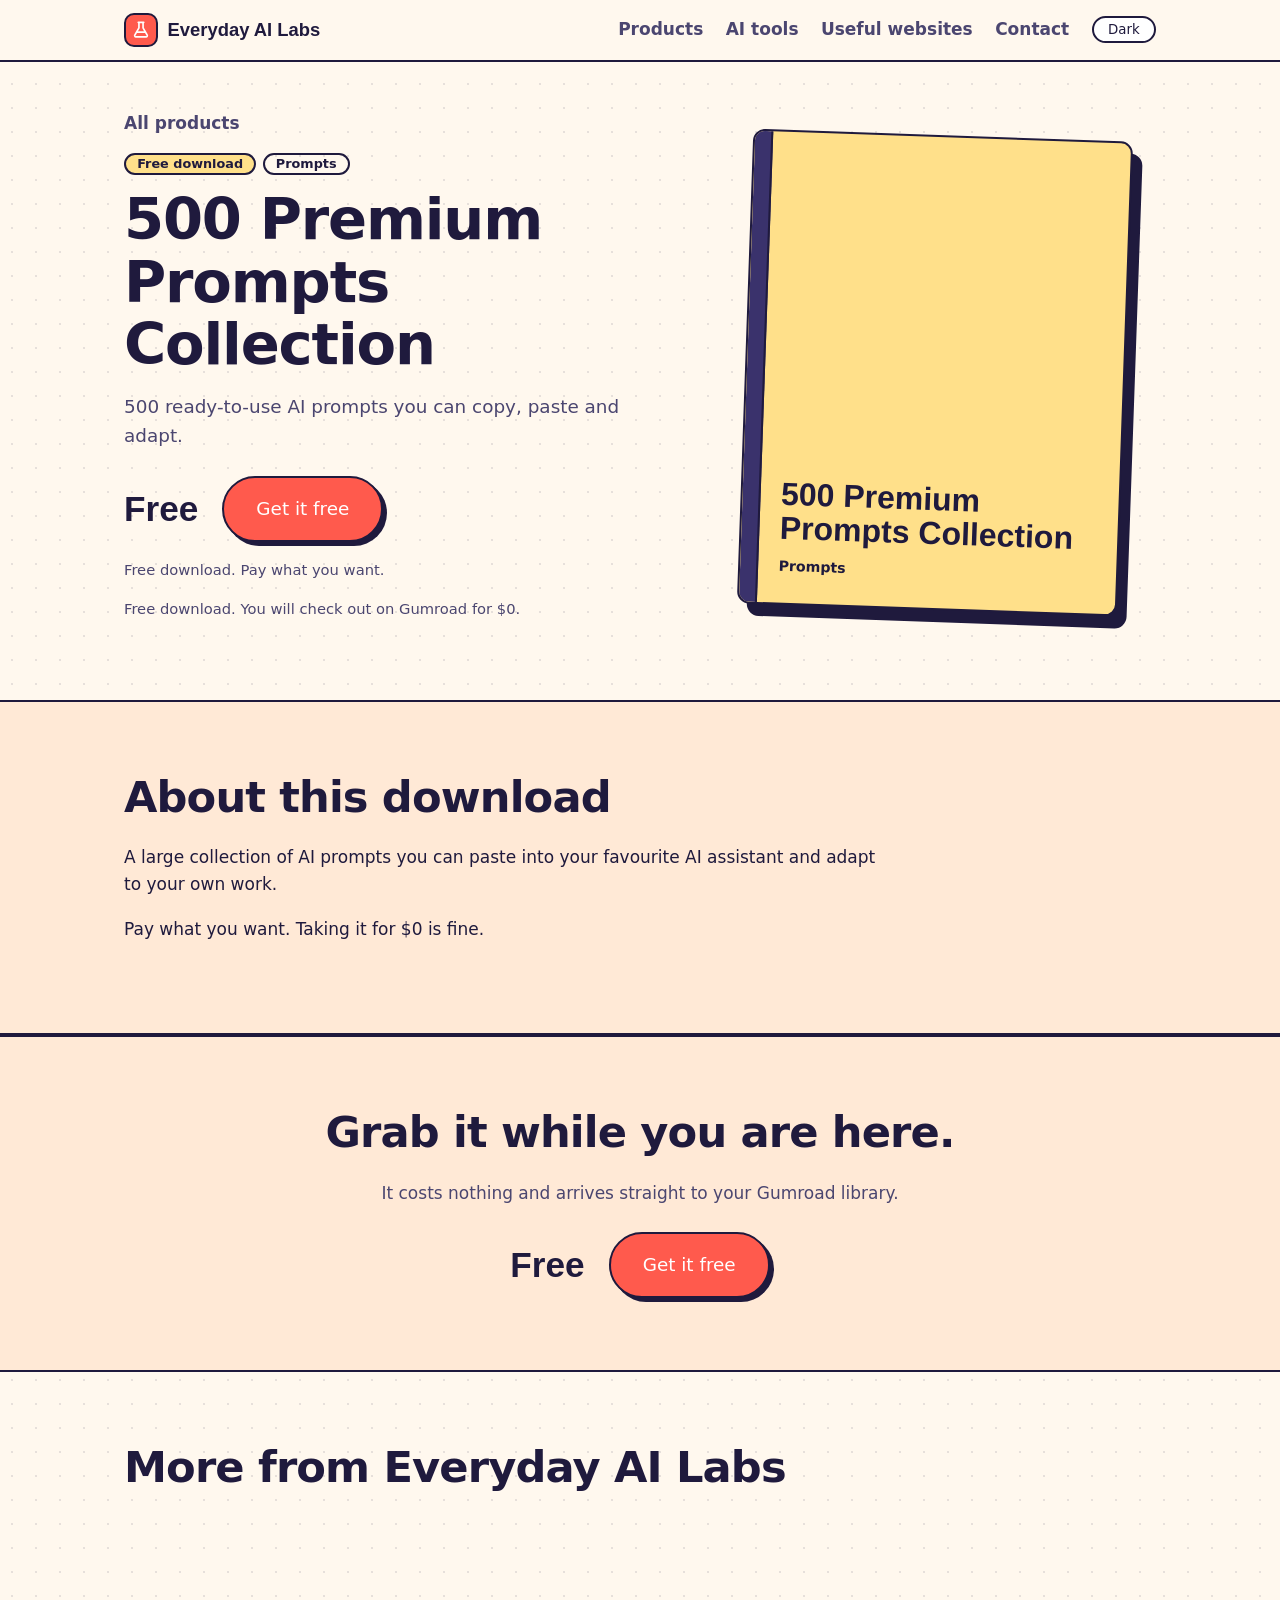
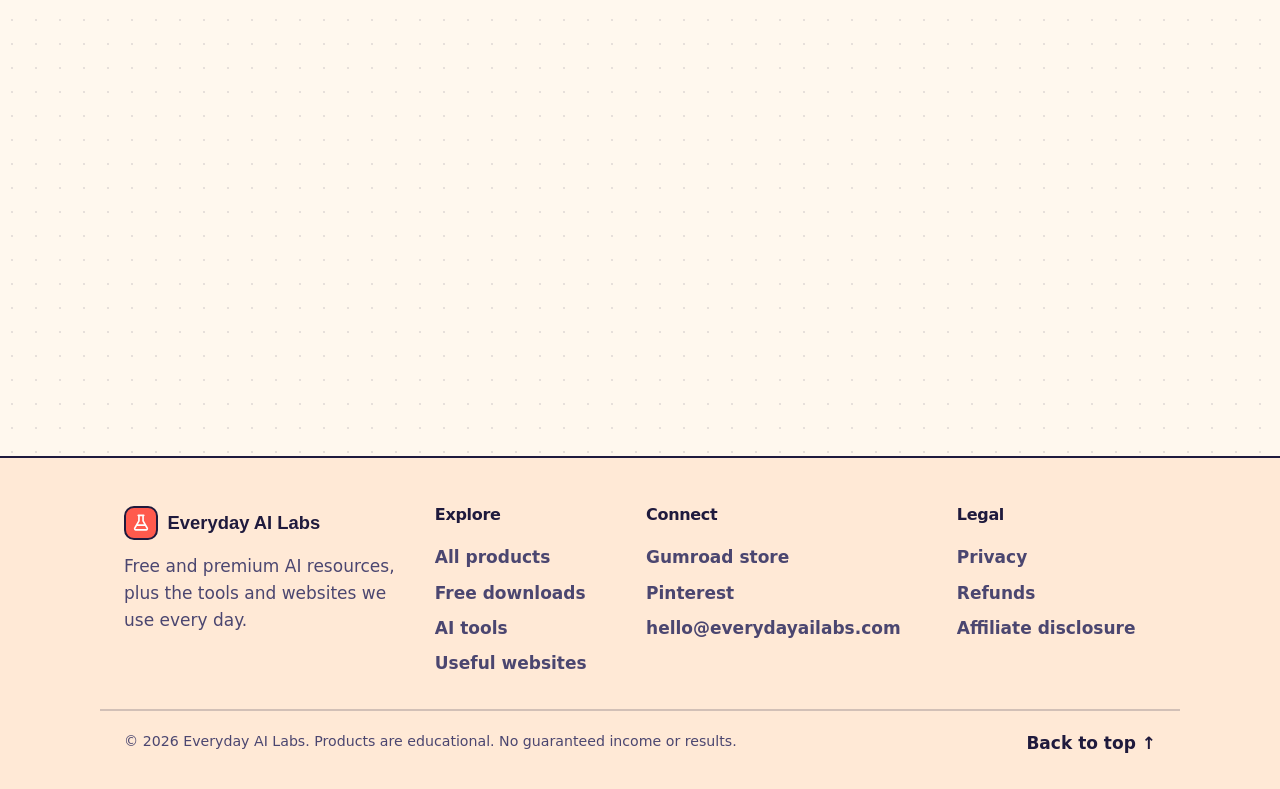
==== p/500-premium-prompts-collection/index.html @ 08c6172c "Initial commit" ====
<!DOCTYPE html>
<html lang="en">
<head>
<meta charset="utf-8">
<base href="../../">
<meta name="eal-id" content="500-premium-prompts-collection">
<link rel="canonical" href="https://YOUR-USERNAME.github.io/everyday-ai-labs/p/500-premium-prompts-collection/">
<meta property="og:url" content="https://YOUR-USERNAME.github.io/everyday-ai-labs/p/500-premium-prompts-collection/">
<meta name="twitter:card" content="summary">
<script type="application/ld+json">{"@context": "https://schema.org", "@type": "Product", "name": "500 Premium Prompts Collection", "description": "500 ready-to-use AI prompts you can copy, paste and adapt.", "brand": {"@type": "Brand", "name": "Everyday AI Labs"}, "offers": {"@type": "Offer", "price": "0", "priceCurrency": "USD", "url": "https://YOUR-USERNAME.github.io/everyday-ai-labs/p/500-premium-prompts-collection/", "availability": "https://schema.org/InStock"}}</script>

<meta name="viewport" content="width=device-width, initial-scale=1">
<meta http-equiv="Content-Security-Policy" content="default-src 'self'; script-src 'self' 'sha256-ybNLbe/9GzhVc0BTuHMyFHu0OSRUWJXOq0GoU9lqQYk='; style-src 'self' https://fonts.googleapis.com; font-src https://fonts.gstatic.com; img-src 'self' https: data:; connect-src 'self'; object-src 'none'; base-uri 'self'; form-action 'none'">
<title>500 Premium Prompts Collection | Everyday AI Labs</title>
<meta name="description" content="500 ready-to-use AI prompts you can copy, paste and adapt.">
<meta property="og:title" content="500 Premium Prompts Collection | Everyday AI Labs">
<meta property="og:description" content="500 ready-to-use AI prompts you can copy, paste and adapt.">
<meta property="og:type" content="website">
<meta name="theme-color" content="#FF5A4D">
<link rel="icon" href="data:image/svg+xml,%3Csvg%20xmlns%3D%27http%3A//www.w3.org/2000/svg%27%20viewBox%3D%270%200%2032%2032%27%3E%3Crect%20width%3D%2732%27%20height%3D%2732%27%20rx%3D%278%27%20fill%3D%27%23FF5A4D%27/%3E%3Cpath%20fill%3D%22none%22%20stroke%3D%22white%22%20stroke-width%3D%222.4%22%20stroke-linecap%3D%22round%22%20stroke-linejoin%3D%22round%22%20d%3D%22M12%205h8M13%205v8l-5.5%209.5A2%202%200%200%200%209.2%2026h13.6a2%202%200%200%200%201.7-3.5L19%2013V5%22/%3E%3Cpath%20fill%3D%22none%22%20stroke%3D%22white%22%20stroke-width%3D%222.4%22%20stroke-linecap%3D%22round%22%20stroke-linejoin%3D%22round%22%20d%3D%22M10.5%2019h11%22/%3E%3C/svg%3E">
<link rel="preconnect" href="https://fonts.googleapis.com">
<link rel="preconnect" href="https://fonts.gstatic.com" crossorigin>
<link href="https://fonts.googleapis.com/css2?family=Bricolage+Grotesque:opsz,wght@12..96,700;12..96,800&display=swap" rel="stylesheet">
<script>try{var t=localStorage.getItem("eal_theme");if(t)document.documentElement.dataset.theme=t}catch(e){}document.documentElement.classList.add("js")</script>
<link rel="stylesheet" href="assets/css/styles.css">
</head>
<body id="top">
<header class="bar"><div class="bar-in">
  <a class="logo" href="index.html"><span class="mono"><svg viewBox="0 0 32 32" fill="none" stroke="#fff" stroke-width="2.4" stroke-linecap="round" stroke-linejoin="round" aria-hidden="true"><path d="M12 5h8M13 5v8l-5.5 9.5A2 2 0 0 0 9.2 26h13.6a2 2 0 0 0 1.7-3.5L19 13V5"/><path d="M10.5 19h11"/></svg></span>Everyday AI Labs</a>
  <nav><a href="index.html#products">Products</a><a href="index.html#tools">AI tools</a><a href="index.html#sites">Useful websites</a><a href="index.html#contact">Contact</a></nav>
</div></header>

<main id="page"><div class="wrap"><h1>500 Premium Prompts Collection</h1><p>500 ready-to-use AI prompts you can copy, paste and adapt.</p><noscript><p>Please enable JavaScript to see the full details.</p></noscript></div></main>
<footer id="contact" class="foot">
  <div class="wrap foot-grid">
    <div class="foot-brand">
      <a class="logo" href="index.html"><span class="mono"><svg viewBox="0 0 32 32" fill="none" stroke="#fff" stroke-width="2.4" stroke-linecap="round" stroke-linejoin="round" aria-hidden="true"><path d="M12 5h8M13 5v8l-5.5 9.5A2 2 0 0 0 9.2 26h13.6a2 2 0 0 0 1.7-3.5L19 13V5"/><path d="M10.5 19h11"/></svg></span>Everyday AI Labs</a>
      <p>Free and premium AI resources, plus the tools and websites we use every day.</p>
    </div>
    <nav aria-label="Explore"><h3>Explore</h3>
      <a href="products.html">All products</a><a href="products.html">Free downloads</a><a href="tools.html">AI tools</a><a href="websites.html">Useful websites</a>
    </nav>
    <nav aria-label="Follow and contact"><h3>Connect</h3>
      <a href="https://everydayailabs.gumroad.com/" target="_blank" rel="noopener noreferrer">Gumroad store</a><a href="https://in.pinterest.com/everydayailab/" target="_blank" rel="noopener noreferrer">Pinterest</a><a href="mailto:hello@everydayailabs.com">hello@everydayailabs.com</a>
    </nav>
    <nav aria-label="Legal"><h3>Legal</h3>
      <a href="legal.html">Privacy</a><a href="legal.html#refunds">Refunds</a><a href="legal.html#disclosure">Affiliate disclosure</a>
    </nav>
  </div>
  <div class="wrap foot-base">
    <small>&copy; <span data-yr></span> Everyday AI Labs. Products are educational. No guaranteed income or results.</small>
    <a href="#top">Back to top &uarr;</a>
  </div>
</footer>
<script src="assets/js/common.js"></script>
<script src="assets/js/product.js"></script>
</body>
</html>
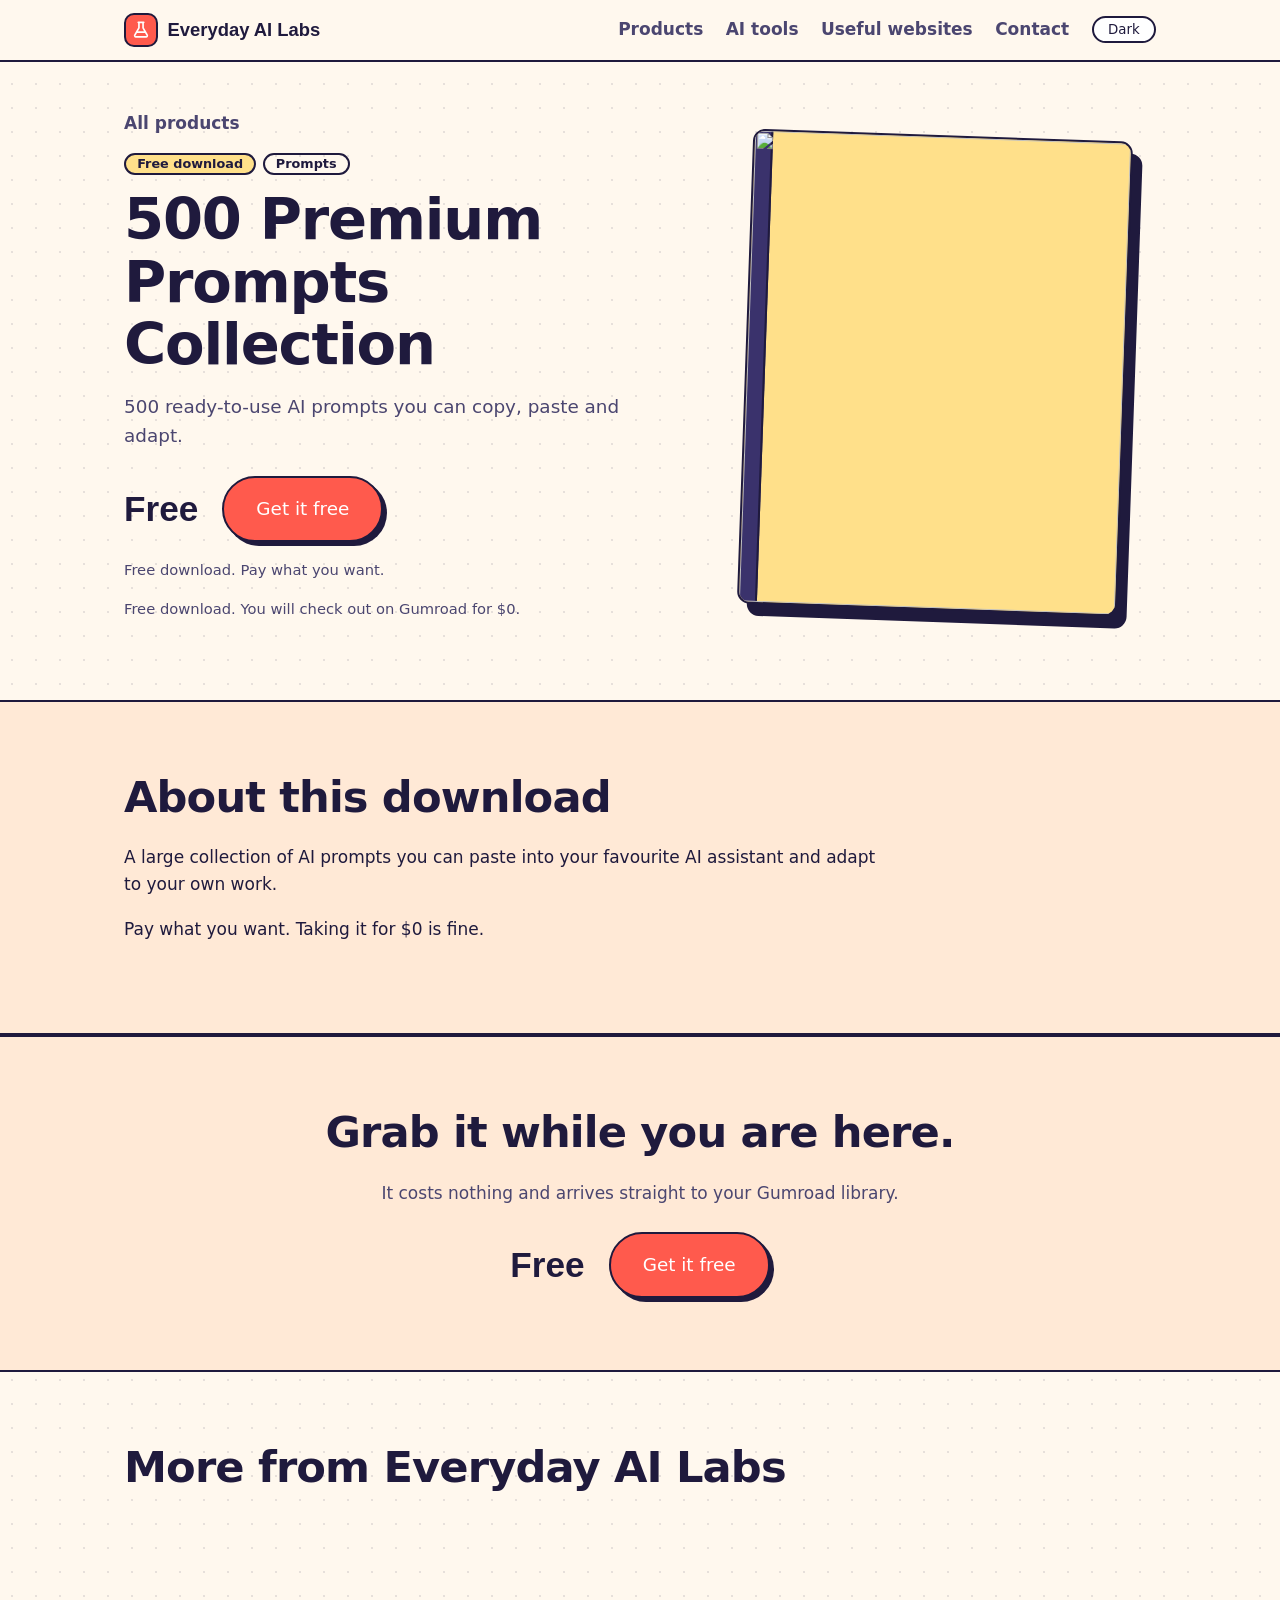
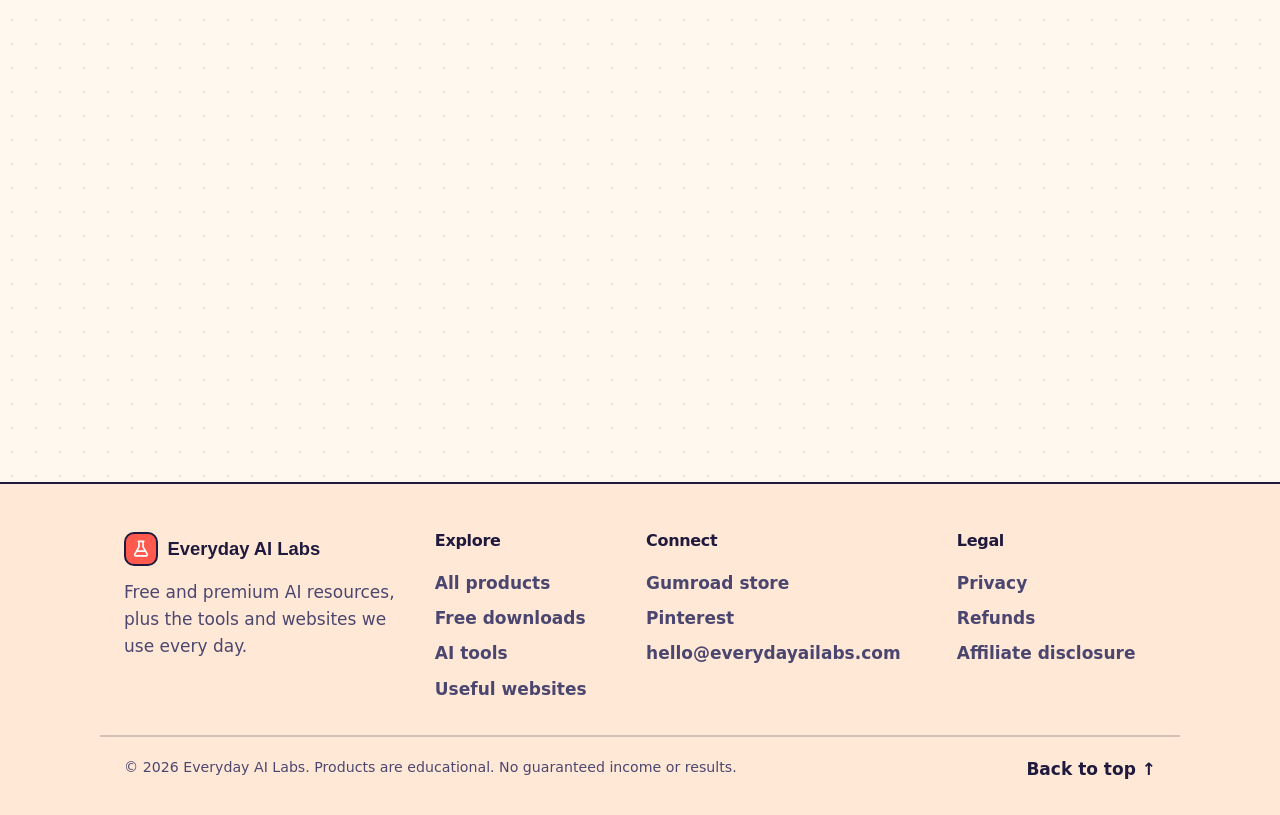
==== commit 3cef3261: "Rebuild product pages" ====
--- a/p/500-premium-prompts-collection/index.html
+++ b/p/500-premium-prompts-collection/index.html
@@ -6,8 +6,9 @@
 <meta name="eal-id" content="500-premium-prompts-collection">
 <link rel="canonical" href="https://YOUR-USERNAME.github.io/everyday-ai-labs/p/500-premium-prompts-collection/">
 <meta property="og:url" content="https://YOUR-USERNAME.github.io/everyday-ai-labs/p/500-premium-prompts-collection/">
-<meta name="twitter:card" content="summary">
-<script type="application/ld+json">{"@context": "https://schema.org", "@type": "Product", "name": "500 Premium Prompts Collection", "description": "500 ready-to-use AI prompts you can copy, paste and adapt.", "brand": {"@type": "Brand", "name": "Everyday AI Labs"}, "offers": {"@type": "Offer", "price": "0", "priceCurrency": "USD", "url": "https://YOUR-USERNAME.github.io/everyday-ai-labs/p/500-premium-prompts-collection/", "availability": "https://schema.org/InStock"}}</script>
+<meta name="twitter:card" content="summary_large_image">
+<meta property="og:image" content="https://public-files.gumroad.com/vp22dgfozypn4ibxxmpjr7xd1hha">
+<script type="application/ld+json">{"@context": "https://schema.org", "@type": "Product", "name": "500 Premium Prompts Collection", "description": "500 ready-to-use AI prompts you can copy, paste and adapt.", "brand": {"@type": "Brand", "name": "Everyday AI Labs"}, "image": "https://public-files.gumroad.com/vp22dgfozypn4ibxxmpjr7xd1hha", "offers": {"@type": "Offer", "price": "0", "priceCurrency": "USD", "url": "https://YOUR-USERNAME.github.io/everyday-ai-labs/p/500-premium-prompts-collection/", "availability": "https://schema.org/InStock"}}</script>
 
 <meta name="viewport" content="width=device-width, initial-scale=1">
 <meta http-equiv="Content-Security-Policy" content="default-src 'self'; script-src 'self' 'sha256-ybNLbe/9GzhVc0BTuHMyFHu0OSRUWJXOq0GoU9lqQYk='; style-src 'self' https://fonts.googleapis.com; font-src https://fonts.gstatic.com; img-src 'self' https: data:; connect-src 'self'; object-src 'none'; base-uri 'self'; form-action 'none'">
